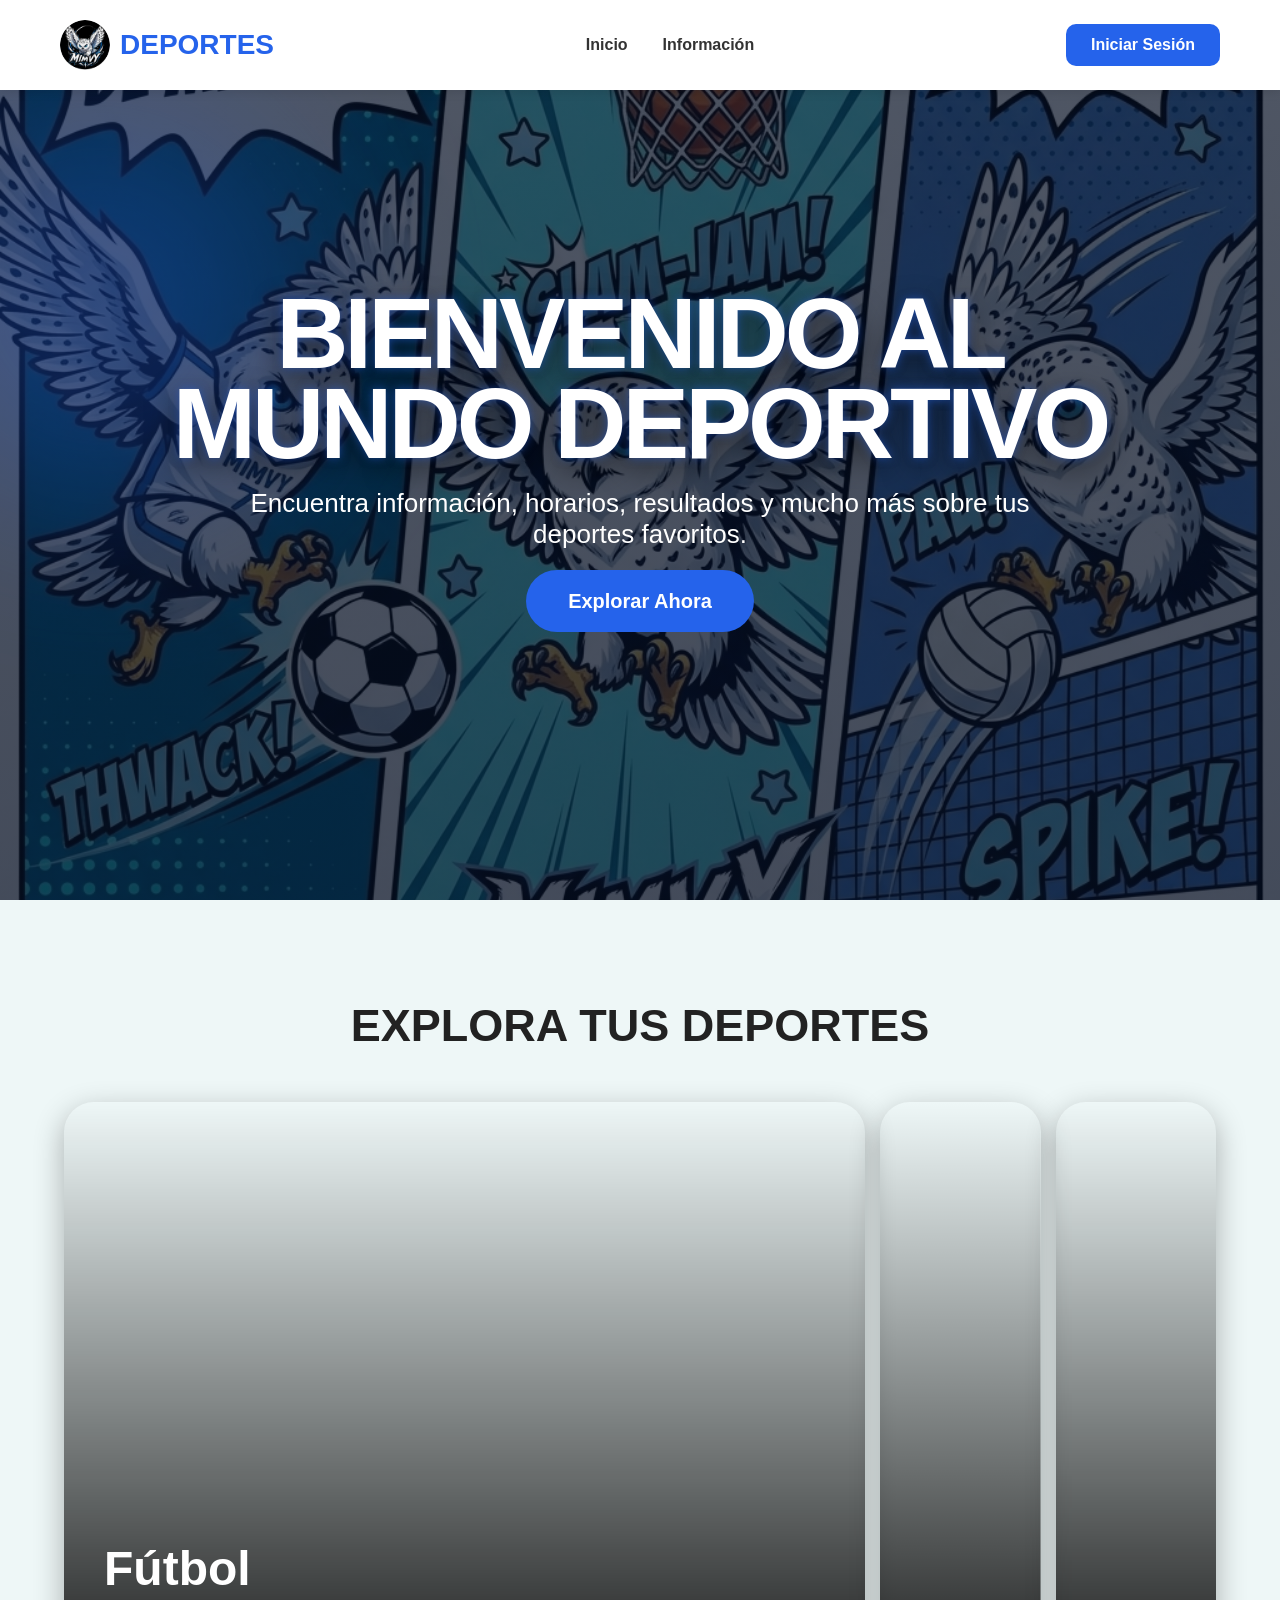
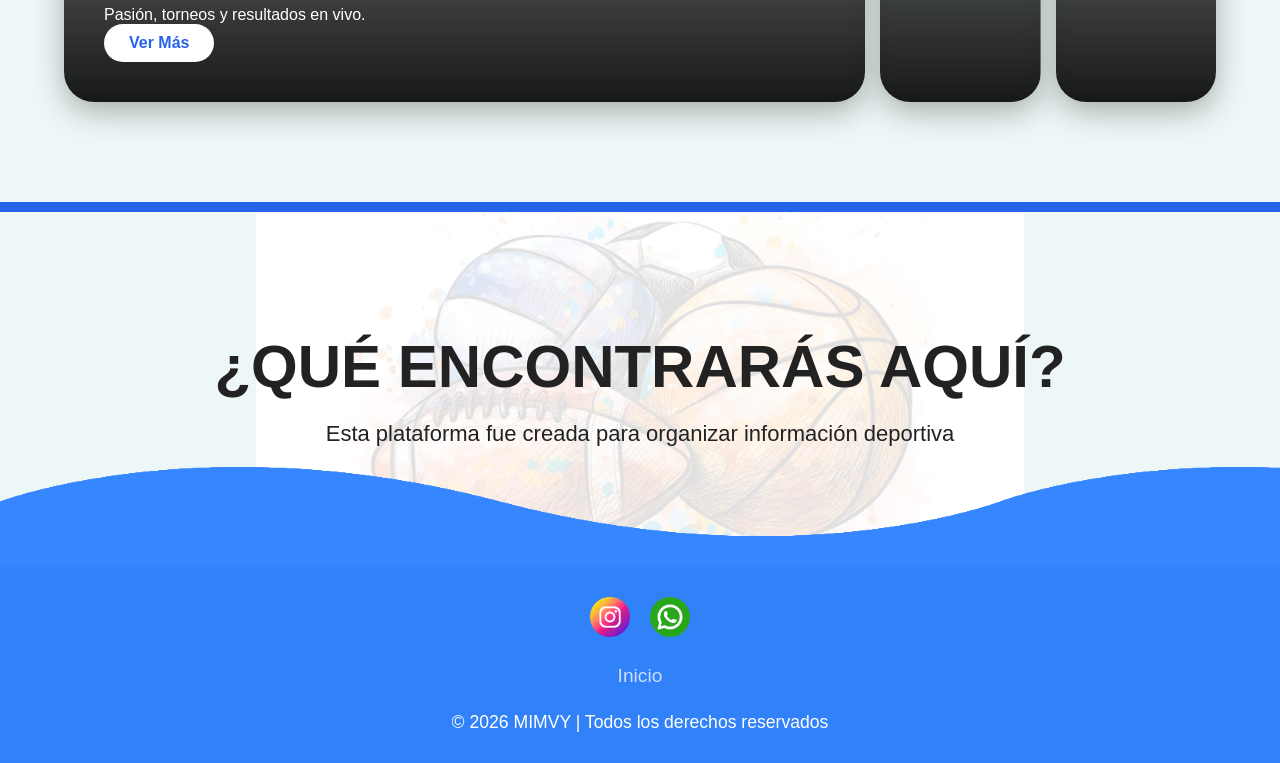
==== Deportes/deportes.html @ fff1b4b2 "puse el logo" ====
<!DOCTYPE html>
<html lang="es">
<head>
    <meta charset="UTF-8">
    <meta name="viewport" content="width=device-width, initial-scale=1.0">
    <title>DEPORTES - Proyecto</title>
    <link rel="stylesheet" href="deportes.css">
</head>
<body>
<header class="header">
    <div class="logo">
    <!-- Cambia imagenes por Imagenes (con I mayúscula) -->
    <img src="/Imagenes/buhos.ico" alt="Buho">
    <h2>DEPORTES</h2>
    </div>
    <nav class="menu">
        <a href="/inicio/index.html">Inicio</a>
        <a href="#">Información</a>
    </nav>

    <a href="#" class="btn-login">Iniciar Sesión</a>
</header>

    <section class="hero" id="inicio">
        <div class="hero-contenido">
            <h1>Bienvenido al mundo deportivo</h1>
            <p>Encuentra información, horarios, resultados y mucho más sobre tus deportes favoritos.</p>
            <a href="#acordeon" class="btn-explorar">Explorar Ahora</a>
        </div>
    </section>

    <h2 class="titulo-seccion" id="acordeon">Explora tus Deportes</h2>
    
    <div class="acordeon-container">
        <div class="acordeon-item item1 active"> 
            <div class="acordeon-contenido">
                <h3>Fútbol</h3>
                <p>Pasión, torneos y resultados en vivo.</p>
                <a href="#" class="btn-ver">Ver Más</a>
            </div>
        </div>

        <div class="acordeon-item item2">
            <div class="acordeon-contenido">
                <h3>Baloncesto</h3>
                <p>Ligas, clavadas y estadísticas estelares.</p>
                <a href="#" class="btn-ver">Ver Más</a>
            </div>
        </div>

        <div class="acordeon-item item3">
            <div class="acordeon-contenido">
                <h3>Voleibol</h3>
                <p>Potencia, bloqueos y equipos destacados.</p>
                <a href="#" class="btn-ver">Ver Más</a>
            </div>
        </div>
    </div>

    <section class="informacion">
        <h2>¿Qué encontrarás aquí?</h2>
        <p>Esta plataforma fue creada para organizar información deportiva</p>
    </section>

  <footer>
    <div class="ondas">
        <div class="onda" id="onda1"></div>
        <div class="onda" id="onda2"></div>
        <div class="onda" id="onda3"></div>
        <div class="onda" id="onda4"></div>
    </div>
    <ul class="social-icon">
        <li>
            <a href="https://www.instagram.com/mimvy_?igsh=NXpqemkydmVudzBk" target="_blank">
                <img src="/Imagenes/instagram.png" alt="Instagram">
            </a>
        </li>

        <li>
            <a href="https://wa.me/573015488862" target="_blank">
                <img src="/Imagenes/whatsapp.png" alt="WhatsApp">
            </a>
        </li>
    </ul>
    <ul class="menu-footer">
            <li><a href="#inicio">Inicio</a></li>
    </ul>
    <ul>
        <p>&copy; 2026 MIMVY | Todos los derechos reservados</p>
    </ul>
</footer>

    <script>
        const items = document.querySelectorAll('.acordeon-item');
        items.forEach(item => {
            item.addEventListener('mouseenter', () => {
                items.forEach(i => i.classList.remove('active'));
                item.classList.add('active');
            });
        });
    </script>

</body>
</html
---- Deportes/deportes.css ----
/* ================= CONFIGURACIÓN GLOBAL ================= */
*{
    margin: 0;
    padding: 0;
    box-sizing: border-box;
    font-family: 'Arial Black', Arial, sans-serif;
}

html{
    scroll-behavior: smooth;
    overflow-x: hidden;
}

body{
    background: #eef7f7;
    color: #222;
}

/* ================= HEADER ================= */
.header{
    width: 100%;
    height: 90px;
    background: white;
    display: flex;
    justify-content: space-between;
    align-items: center;
    padding: 0 60px;
    position: fixed;
    top: 0;
    z-index: 1000;
    box-shadow: 0 2px 10px rgba(0,0,0,0.1);
}

.logo{
    display: flex;
    align-items: center;
    gap: 10px;
}

.logo img{
    width: 50px;
    height: 50px;
    border-radius: 50%;
    object-fit: cover;
}

.logo h2{
    color: #2563eb;
    font-size: 28px;
    font-weight: 900;
    text-transform: uppercase;
}

.menu{
    display: flex;
    gap: 35px;
}

.menu a{
    text-decoration: none;
    color: #333;
    font-weight: bold;
    transition: 0.3s;
}

.menu a:hover{
    color: #2563eb;
}

.btn-login{
    text-decoration: none;
    background: #2563eb;
    color: white;
    padding: 12px 25px;
    border-radius: 10px;
    font-weight: bold;
    transition: 0.3s;
}

.btn-login:hover{
    transform: scale(1.05);
}

/* ================= HERO ================= */
/* ================= HERO ================= */
/* ================= HERO ================= */
.hero {
    width: 100%;
    height: 100vh;

    background: 
    linear-gradient(
        rgba(5, 15, 35, 0.7), 
        rgba(5, 15, 35, 0.75)
    ),
    /* Quitamos la palabra "imagenes/" porque la imagen está afuera */
    url("Gemini_Generated_Image_4t79f64t79f64t79.png"); 

    background-size: cover;
    background-position: center;
    background-repeat: no-repeat;
    
    display: flex;
    justify-content: center;
    align-items: center;
    text-align: center;
    color: white;
    padding: 20px;
    position: relative;
    overflow: hidden;
}

.hero::before{
    content: "";
    position: absolute;
    width: 400px;
    height: 400px;
    background: #2563eb;
    border-radius: 50%;
    filter: blur(100px);
    opacity: 0.3;
    top: 100px;
    left: -100px;
}

.hero-contenido{
    max-width: 1100px;
    z-index: 2;
}

.hero h1{
    font-size: 100px;
    font-weight: 900;
    text-transform: uppercase;
    line-height: 0.9;
    letter-spacing: -4px;
    margin-bottom: 20px;

    text-shadow:
    0 0 10px rgba(37,99,235,0.5),
    0 10px 30px rgba(0,0,0,0.6);
}

.hero p{
    font-size: 26px;
    max-width: 800px;
    margin: 0 auto 40px;
}

.btn-explorar{
    text-decoration: none;
    background: #2563eb;
    color: white;
    padding: 18px 40px;
    border-radius: 50px;
    font-weight: bold;
    font-size: 20px;
    transition: 0.3s;
    border: 2px solid transparent;
}

.btn-explorar:hover{
    background: transparent;
    border: 2px solid #2563eb;
    transform: scale(1.05);
}

/* ================= ACORDEÓN ================= */
.titulo-seccion{
    text-align: center;
    font-size: 45px;
    margin: 100px 0 50px;
    text-transform: uppercase;
}

.acordeon-container{
    display: flex;
    width: 90%;
    max-width: 1200px;
    height: 600px;
    gap: 15px;
    margin: 0 auto 100px;
}

.acordeon-item{
    flex: 1;
    border-radius: 30px;
    background-size: cover;
    background-position: center;
    position: relative;
    overflow: hidden;
    cursor: pointer;
    transition: all 0.6s cubic-bezier(0.22, 1, 0.36, 1);
    box-shadow: 0 10px 30px rgba(0,0,0,0.3);
}

.item1{
    background-image: linear-gradient(transparent, rgba(0,0,0,0.9)), url("../imagenes/imagen1.webp");
}

.item2{
    background-image: linear-gradient(transparent, rgba(0,0,0,0.9)), url("../imagenes/imagen2.webp");
}

.item3{
    background-image: linear-gradient(transparent, rgba(0,0,0,0.9)), url("../imagenes/imagen3.webp");
}

.acordeon-contenido{
    position: absolute;
    bottom: 0;
    left: 0;
    width: 100%;
    padding: 40px;
    color: white;
    opacity: 0;
    transform: translateY(20px);
    transition: all 0.4s ease 0.2s;
}

.acordeon-contenido h3{
    font-size: 48px;
    margin-bottom: 10px;
}

.btn-ver{
    display: inline-block;
    padding: 10px 25px;
    background: white;
    color: #2563eb;
    text-decoration: none;
    border-radius: 20px;
    font-weight: bold;
}

.acordeon-item:hover,
.acordeon-item.active{
    flex: 5;
}

.acordeon-item:hover .acordeon-contenido,
.acordeon-item.active .acordeon-contenido{
    opacity: 1;
    transform: translateY(0);
}

/* ================= INFORMACIÓN ================= */
.informacion{
    width: 100vw;
    padding: 120px 20px;
    text-align: center;
    border-top: 10px solid #2563eb;

    background:
    linear-gradient(
        rgba(255,255,255,0.88),
        rgba(255,255,255,0.88)
    ),
    url("WhatsApp Image 2026-05-07 at 3.38.26 PM.jpeg");

    background-size: 60%;
    background-position: center;
    background-repeat: no-repeat;
}

.informacion h2{
    font-size: 60px;
    text-transform: uppercase;
    margin-bottom: 20px;
}

.informacion p{
    font-size: 22px;
    max-width: 900px;
    margin: auto;
}

/* IMAGEN DEPORTIVA */
.img-deportes{
    width: 380px;
    max-width: 90%;
    display: block;
    margin: 40px auto;
    border-radius: 25px;
    transition: 0.4s;
}

.img-deportes:hover{
    transform: scale(1.05);
}

/* ================= FOOTER ================= */
footer {
    position: relative;
    width: 100%;
    background: rgb(49, 129, 249);
    min-height: 100px;
    padding: 20px 50px;
    display: flex;
    justify-content: center;
    align-items: center;
    flex-direction: column;
}

footer .social-icon, footer .menu-footer {
    position: relative;
    display: flex;
    justify-content: center;
    align-items: center;
    margin: 10px 0;
    flex-wrap: wrap;
    padding: 0;
}

footer .social-icon li, footer .menu-footer li {
    list-style: none;
}

footer .social-icon li a {
    font-size: 2em;
    margin: 0 10px;
    display: inline-block;
    transition: 0.5s;
    color: #fff;
}
footer .menu-footer li a{
    font-size: 1.2em;
    margin: 0 10px;
    display: inline-block;
    transition: 0.5s;
    color: #fff;
    text-decoration: none;
    opacity: 0.75;
}
footer .social-icon li a:hover {
    transform: translateY(-10px);
}
footer .menu-footer li a:hover{
  opacity: 1;
}
footer .social-icon li a img {
    width: 40px;
    height: 40px;
}

footer p{
  color: #fff;
  text-align: center;
  margin-top: 15px;
  margin-bottom: 10px;
  font-size: 1.1em;
    position: relative;
    overflow: hidden;
}
footer .onda{
  position: absolute;
  top: -100px;
  left: 0;
  width: 100%;
  height: 100px;
  background: url(/Imagenes/wave.png);
  background-size: 1000px 100px;
}
footer .onda#onda1{
  z-index: 1000;
  opacity: 1;
  bottom: 0;
  animation: animateWave 4s linear infinite;
}
footer .onda#onda2{
  z-index: 999;
  opacity: 0.5;
  bottom: 10px;
  animation: animateWave_02 4s linear infinite;
}
footer .onda#onda3{
  z-index: 1000;
  opacity: 0.2;
  bottom: 15px;
  animation: animateWave 3s linear infinite;
}
footer .onda#onda4{
  z-index: 999;
  opacity: 0.7;
  bottom: 20px;
  animation: animateWave_02 3s linear infinite;
}
@keyframes animateWave {
  0%
  {
    background-position-x: 1000px;
  }
  100% 
  {
    background-position-x: 0px;
  }
}
@keyframes animateWave_02 {
  0%
  {
    background-position-x: 0px;
  }
  100% 
  {
    background-position-x: 1000px;
  }
}
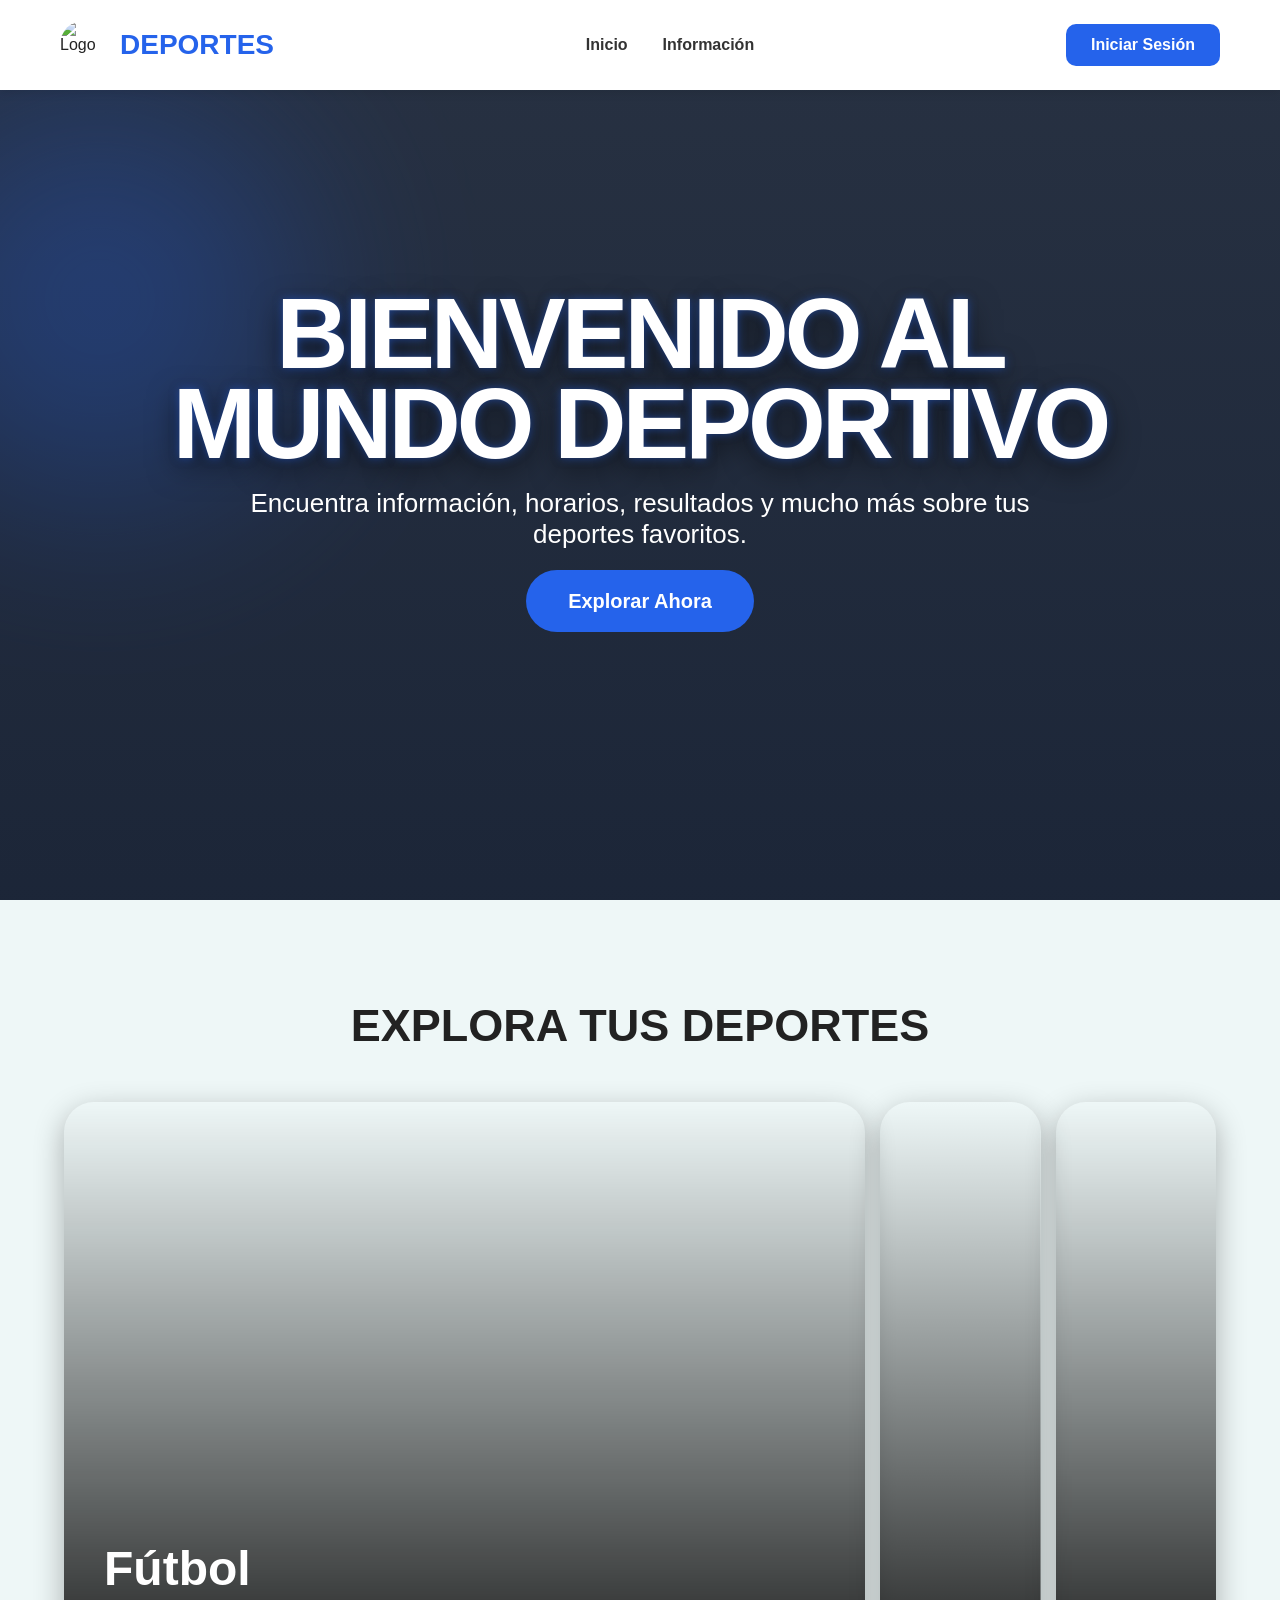
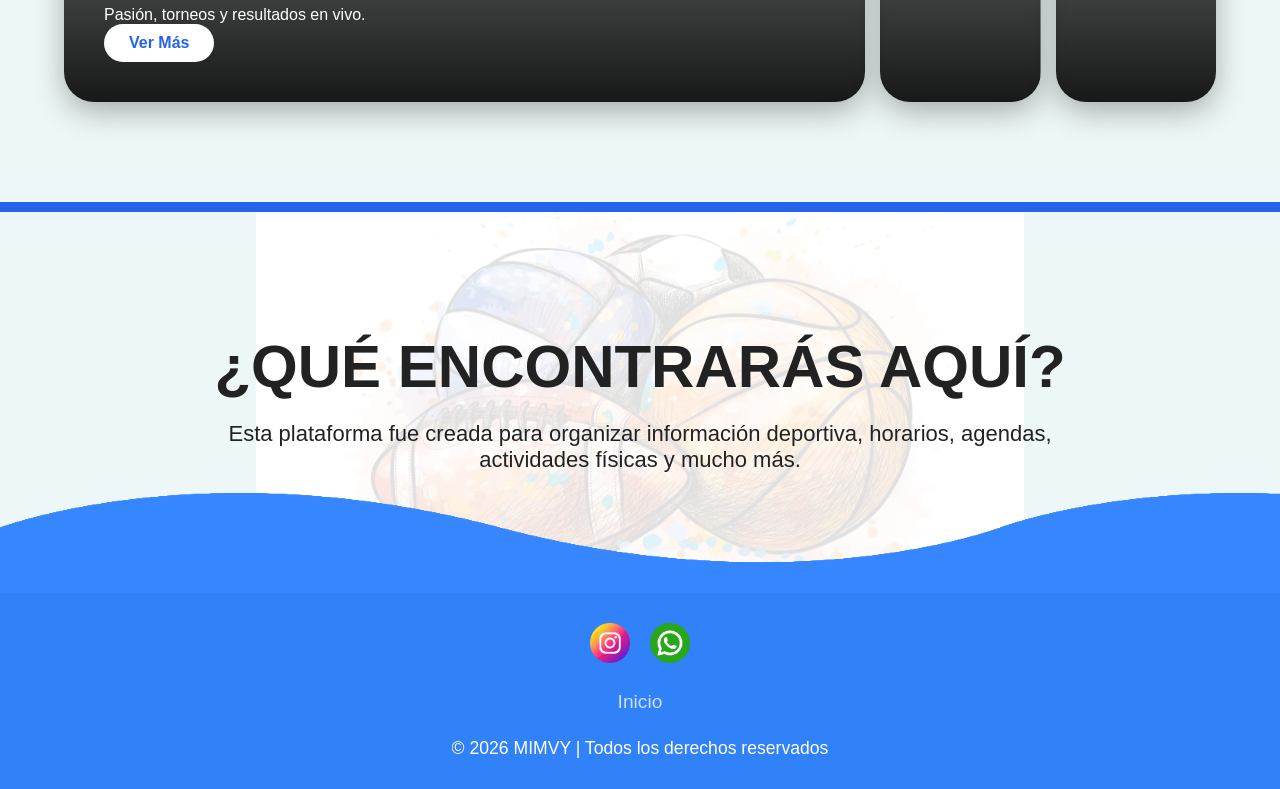
==== commit 19671f01: "Limpia css y el HTML" ====
--- a/Deportes/deportes.html
+++ b/Deportes/deportes.html
@@ -9,10 +9,10 @@
 <body>
 <header class="header">
     <div class="logo">
-    <!-- Cambia imagenes por Imagenes (con I mayúscula) -->
-    <img src="/Imagenes/buhos.ico" alt="Buho">
-    <h2>DEPORTES</h2>
+        <img src="imagenes/logo.png" alt="Logo">
+        <h2>DEPORTES</h2>
     </div>
+
     <nav class="menu">
         <a href="/inicio/index.html">Inicio</a>
         <a href="#">Información</a>
@@ -59,7 +59,7 @@
 
     <section class="informacion">
         <h2>¿Qué encontrarás aquí?</h2>
-        <p>Esta plataforma fue creada para organizar información deportiva</p>
+        <p>Esta plataforma fue creada para organizar información deportiva, horarios, agendas, actividades físicas y mucho más.</p>
     </section>
 
   <footer>
--- a/Deportes/deportes.css
+++ b/Deportes/deportes.css
@@ -82,24 +82,20 @@
 }
 
 /* ================= HERO ================= */
-/* ================= HERO ================= */
-/* ================= HERO ================= */
-.hero {
+.hero{
     width: 100%;
     height: 100vh;
 
-    background: 
+    background:
     linear-gradient(
-        rgba(5, 15, 35, 0.7), 
-        rgba(5, 15, 35, 0.75)
+        rgba(5, 15, 35, 0.85),
+        rgba(5, 15, 35, 0.90)
     ),
-    /* Quitamos la palabra "imagenes/" porque la imagen está afuera */
-    url("Gemini_Generated_Image_4t79f64t79f64t79.png"); 
+    url("imagenes/imagen1.webp");
 
     background-size: cover;
     background-position: center;
-    background-repeat: no-repeat;
-    
+
     display: flex;
     justify-content: center;
     align-items: center;
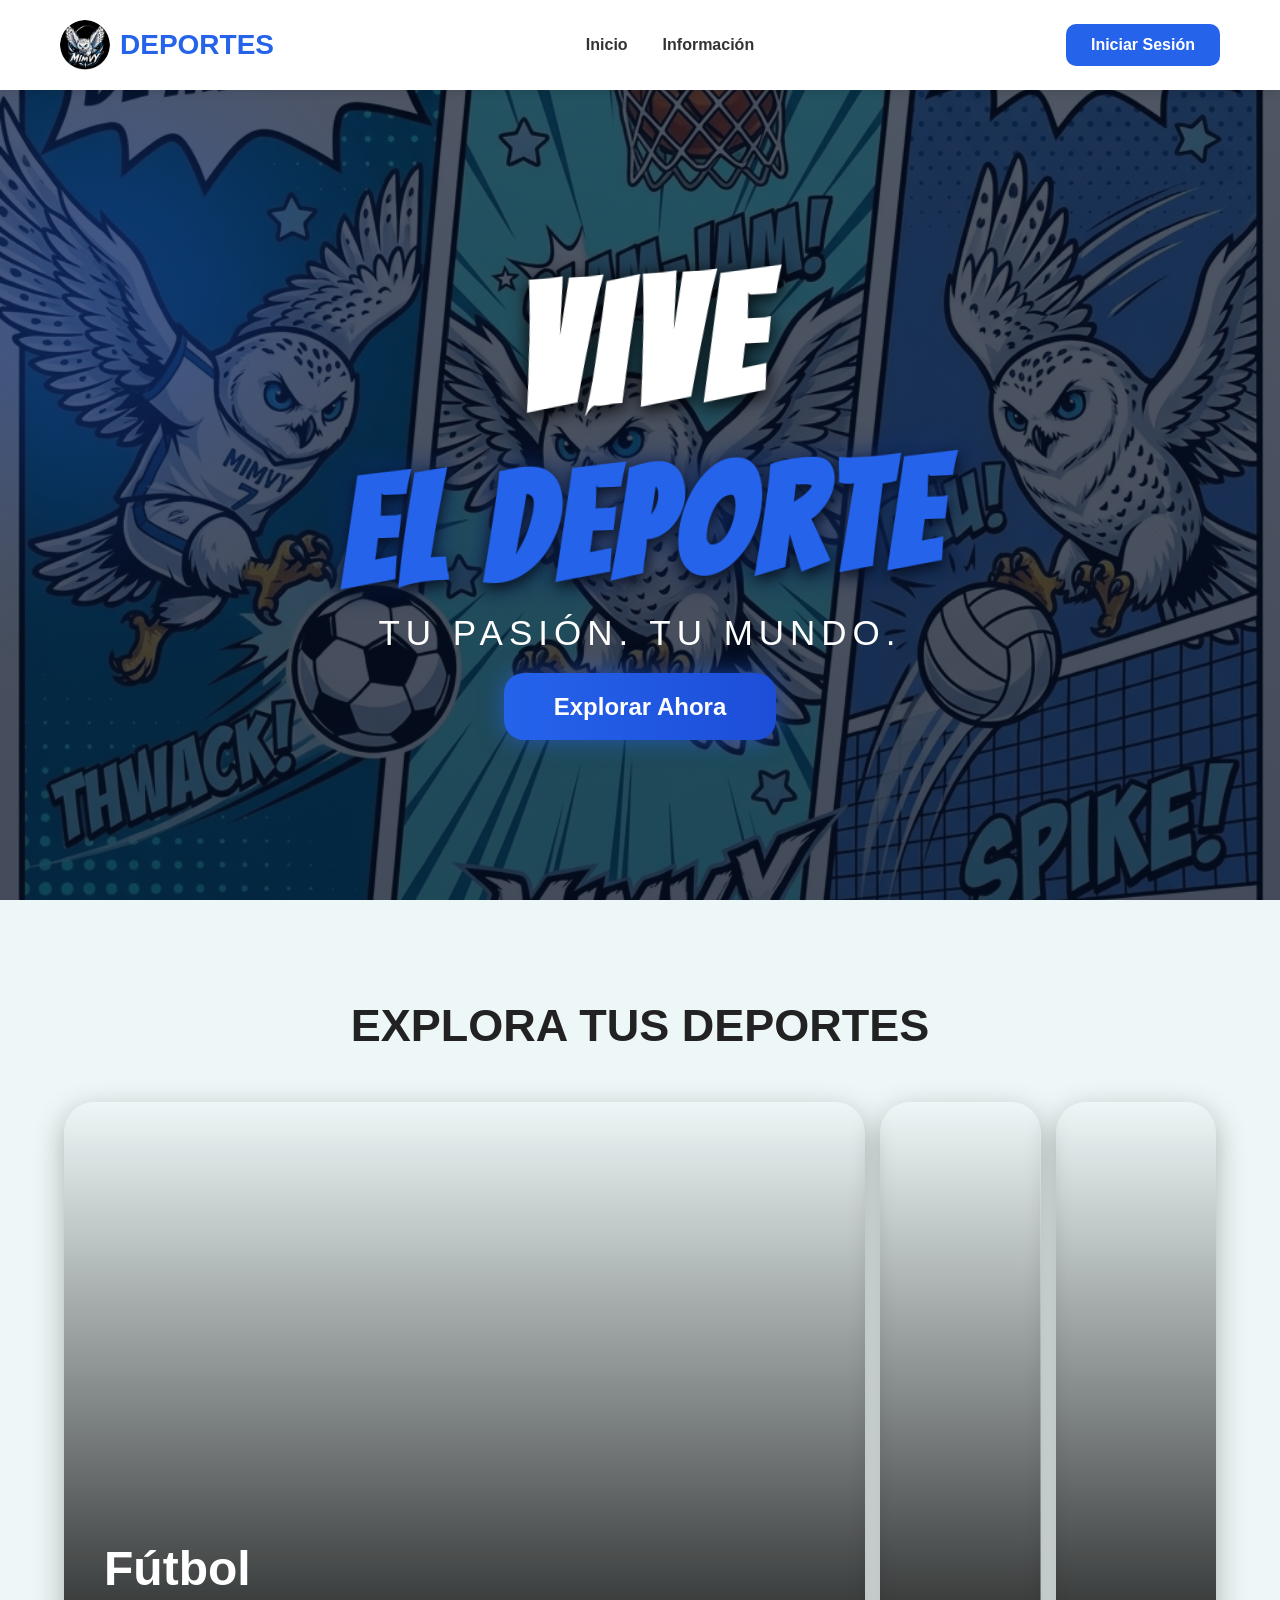
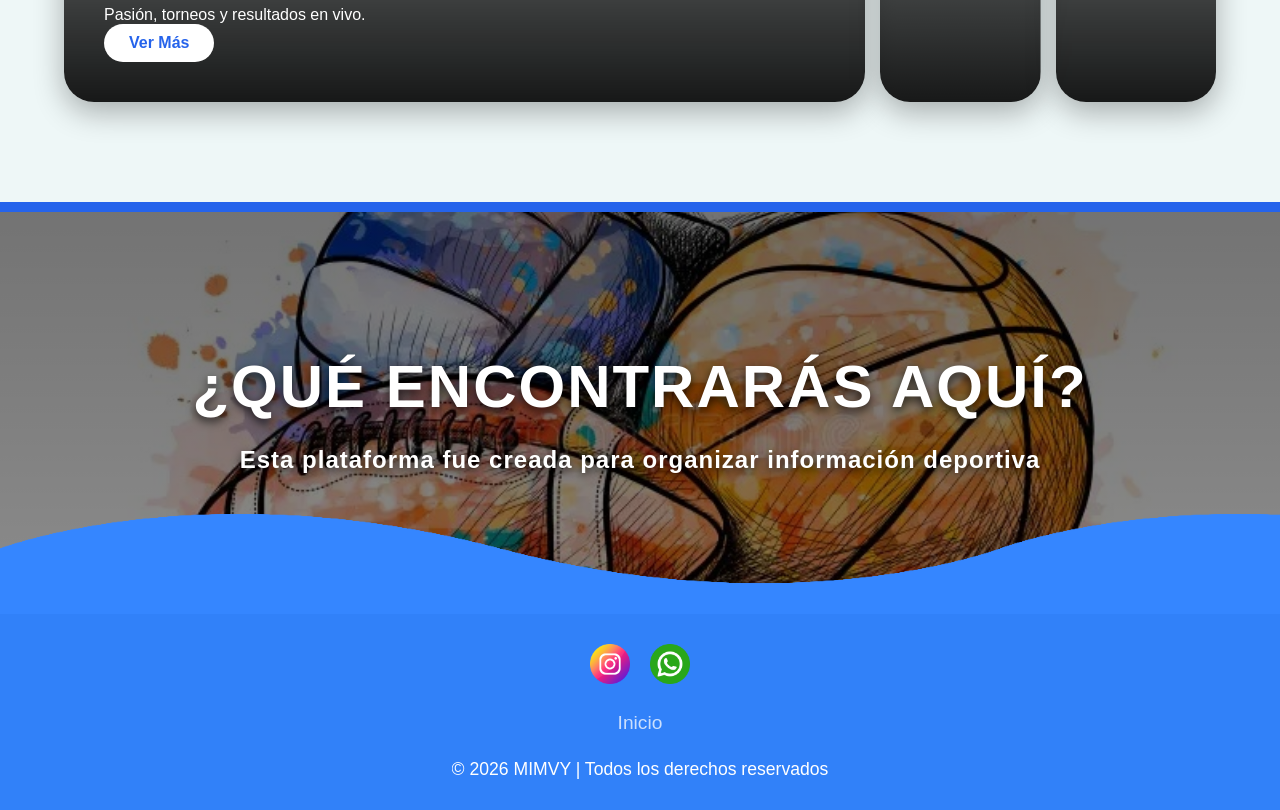
==== commit f0205cd4: "modifique cosas de deportes" ====
--- a/Deportes/deportes.html
+++ b/Deportes/deportes.html
@@ -3,16 +3,18 @@
 <head>
     <meta charset="UTF-8">
     <meta name="viewport" content="width=device-width, initial-scale=1.0">
+    <link href="https://fonts.googleapis.com/css2?family=Bangers&family=Anton&display=swap" rel="stylesheet">
+       <link rel="stylesheet" href="deportes.css">
     <title>DEPORTES - Proyecto</title>
     <link rel="stylesheet" href="deportes.css">
 </head>
 <body>
 <header class="header">
     <div class="logo">
-        <img src="imagenes/logo.png" alt="Logo">
-        <h2>DEPORTES</h2>
+    <!-- Cambia imagenes por Imagenes (con I mayúscula) -->
+    <img src="/Imagenes/buhos.ico" alt="Buho">
+    <h2>DEPORTES</h2>
     </div>
-
     <nav class="menu">
         <a href="/inicio/index.html">Inicio</a>
         <a href="#">Información</a>
@@ -23,8 +25,13 @@
 
     <section class="hero" id="inicio">
         <div class="hero-contenido">
-            <h1>Bienvenido al mundo deportivo</h1>
-            <p>Encuentra información, horarios, resultados y mucho más sobre tus deportes favoritos.</p>
+         <h1>
+    <span class="vive">VIVE</span><br>
+    <span class="deporte">EL DEPORTE</span>
+</h1>
+<p>
+    TU PASIÓN. TU MUNDO.
+</p>
             <a href="#acordeon" class="btn-explorar">Explorar Ahora</a>
         </div>
     </section>
@@ -59,7 +66,7 @@
 
     <section class="informacion">
         <h2>¿Qué encontrarás aquí?</h2>
-        <p>Esta plataforma fue creada para organizar información deportiva, horarios, agendas, actividades físicas y mucho más.</p>
+        <p>Esta plataforma fue creada para organizar información deportiva</p>
     </section>
 
   <footer>
--- a/Deportes/deportes.css
+++ b/Deportes/deportes.css
@@ -82,20 +82,24 @@
 }
 
 /* ================= HERO ================= */
-.hero{
+/* ================= HERO ================= */
+/* ================= HERO ================= */
+.hero {
     width: 100%;
     height: 100vh;
-
-    background:
+    isolation: isolate;
+    background: 
     linear-gradient(
-        rgba(5, 15, 35, 0.85),
-        rgba(5, 15, 35, 0.90)
+        rgba(5, 15, 35, 0.7), 
+        rgba(5, 15, 35, 0.75)
     ),
-    url("imagenes/imagen1.webp");
+    /* Quitamos la palabra "imagenes/" porque la imagen está afuera */
+    url("Gemini_Generated_Image_4t79f64t79f64t79.png"); 
 
     background-size: cover;
     background-position: center;
-
+    background-repeat: no-repeat;
+    
     display: flex;
     justify-content: center;
     align-items: center;
@@ -105,6 +109,7 @@
     position: relative;
     overflow: hidden;
 }
+
 
 .hero::before{
     content: "";
@@ -119,46 +124,93 @@
     left: -100px;
 }
 
+
 .hero-contenido{
     max-width: 1100px;
     z-index: 2;
 }
-
+ 
 .hero h1{
-    font-size: 100px;
-    font-weight: 900;
+    font-family: 'Anton', sans-serif;
+    font-size: 140px;
+    line-height: 0.9;
     text-transform: uppercase;
-    line-height: 0.9;
-    letter-spacing: -4px;
+    letter-spacing: 2px;
     margin-bottom: 20px;
 
+    color: white;
+
     text-shadow:
-    0 0 10px rgba(37,99,235,0.5),
-    0 10px 30px rgba(0,0,0,0.6);
+    0 5px 15px rgba(0,0,0,0.6),
+    0 0 30px rgba(37,99,235,0.4);
+
+    animation: aparecer 1s ease;
+}
+.vive{
+    display: block;
+
+    font-family: 'Bangers', cursive;
+
+    font-size: 170px;
+
+    color: white;
+
+    letter-spacing: 8px;
+
+    transform: rotate(-3deg);
+
+    text-shadow:
+    0 5px 15px rgba(0,0,0,0.6);
+
+    position: relative;
+    top: 90px;
+}
+.deporte{
+    display: block;
+
+    font-family: 'Bangers', cursive;
+
+    font-size: 150px;
+
+    color: #2563eb;
+
+    letter-spacing: 6px;
+
+    transform: rotate(-2deg);
+
+    text-shadow:
+    0 5px 15px rgba(0,0,0,0.7),
+    0 0 30px rgba(37,99,235,0.5);
+}
+.vive,
+.deporte{
+    filter: drop-shadow(0 0 10px rgba(0,0,0,0.5));
 }
 
 .hero p{
-    font-size: 26px;
-    max-width: 800px;
-    margin: 0 auto 40px;
+    font-family: 'Bebas Neue', sans-serif;
+    font-size: 35px;
+    letter-spacing: 6px;
+    color: white;
+    margin-bottom: 40px;
+    
 }
 
 .btn-explorar{
     text-decoration: none;
-    background: #2563eb;
-    color: white;
-    padding: 18px 40px;
-    border-radius: 50px;
+    background: linear-gradient(90deg,#2563eb,#1d4ed8);
+    color: white;
+    padding: 20px 50px;
+    border-radius: 20px;
     font-weight: bold;
-    font-size: 20px;
+    font-size: 24px;
     transition: 0.3s;
-    border: 2px solid transparent;
+    box-shadow: 0 0 25px rgba(37,99,235,0.6);
 }
 
 .btn-explorar:hover{
-    background: transparent;
-    border: 2px solid #2563eb;
-    transform: scale(1.05);
+    transform: scale(1.08);
+    box-shadow: 0 0 40px rgba(37,99,235,0.9);
 }
 
 /* ================= ACORDEÓN ================= */
@@ -241,20 +293,23 @@
 }
 
 /* ================= INFORMACIÓN ================= */
+
 .informacion{
-    width: 100vw;
-    padding: 120px 20px;
+    width: 100%; 
+    padding: 140px 20px; /* Aumentamos ligeramente el espacio vertical */
     text-align: center;
     border-top: 10px solid #2563eb;
-
+    position: relative;
+
+    /* Cambiamos el fondo a un degradado oscuro suave para que las letras blancas resalten */
     background:
     linear-gradient(
-        rgba(255,255,255,0.88),
-        rgba(255,255,255,0.88)
+        rgba(0, 0, 0, 0.55), /* Capa oscura arriba */
+        rgba(0, 0, 0, 0.45)  /* Capa oscura abajo */
     ),
     url("WhatsApp Image 2026-05-07 at 3.38.26 PM.jpeg");
 
-    background-size: 60%;
+    background-size: cover; 
     background-position: center;
     background-repeat: no-repeat;
 }
@@ -262,15 +317,21 @@
 .informacion h2{
     font-size: 60px;
     text-transform: uppercase;
-    margin-bottom: 20px;
+    margin-bottom: 25px;
+    color: #ffffff; /* ¡Texto en blanco para máximo contraste! */
+    letter-spacing: 2px;
+    text-shadow: 0 4px 10px rgba(0, 0, 0, 0.7); /* Sombra proyectada para dar profundidad */
 }
 
 .informacion p{
-    font-size: 22px;
+    font-size: 24px; /* Un pelín más grande */
     max-width: 900px;
     margin: auto;
-}
-
+    font-weight: bold; 
+    color: #ffffff; /* Texto en blanco */
+    letter-spacing: 1px;
+    text-shadow: 0 3px 8px rgba(0, 0, 0, 0.7);
+}
 /* IMAGEN DEPORTIVA */
 .img-deportes{
     width: 380px;
@@ -400,4 +461,40 @@
   {
     background-position-x: 1000px;
   }
+}
+@keyframes aparecer{
+
+    from{
+        opacity: 0;
+        transform: translateY(40px);
+    }
+
+    to{
+        opacity: 1;
+        transform: translateY(0);
+    }
+
+}
+@media(max-width:900px){
+
+    .vive{
+        font-size: 100px;
+    }
+
+    .deporte{
+        font-size: 90px;
+    }
+
+}
+
+@media(max-width:600px){
+
+    .vive{
+        font-size: 65px;
+    }
+
+    .deporte{
+        font-size: 60px;
+    }
+
 }
--- a/Deportes/deportes.css
+++ b/Deportes/deportes.css
@@ -82,20 +82,24 @@
 }
 
 /* ================= HERO ================= */
-.hero{
+/* ================= HERO ================= */
+/* ================= HERO ================= */
+.hero {
     width: 100%;
     height: 100vh;
-
-    background:
+    isolation: isolate;
+    background: 
     linear-gradient(
-        rgba(5, 15, 35, 0.85),
-        rgba(5, 15, 35, 0.90)
+        rgba(5, 15, 35, 0.7), 
+        rgba(5, 15, 35, 0.75)
     ),
-    url("imagenes/imagen1.webp");
+    /* Quitamos la palabra "imagenes/" porque la imagen está afuera */
+    url("Gemini_Generated_Image_4t79f64t79f64t79.png"); 
 
     background-size: cover;
     background-position: center;
-
+    background-repeat: no-repeat;
+    
     display: flex;
     justify-content: center;
     align-items: center;
@@ -105,6 +109,7 @@
     position: relative;
     overflow: hidden;
 }
+
 
 .hero::before{
     content: "";
@@ -119,46 +124,93 @@
     left: -100px;
 }
 
+
 .hero-contenido{
     max-width: 1100px;
     z-index: 2;
 }
-
+ 
 .hero h1{
-    font-size: 100px;
-    font-weight: 900;
+    font-family: 'Anton', sans-serif;
+    font-size: 140px;
+    line-height: 0.9;
     text-transform: uppercase;
-    line-height: 0.9;
-    letter-spacing: -4px;
+    letter-spacing: 2px;
     margin-bottom: 20px;
 
+    color: white;
+
     text-shadow:
-    0 0 10px rgba(37,99,235,0.5),
-    0 10px 30px rgba(0,0,0,0.6);
+    0 5px 15px rgba(0,0,0,0.6),
+    0 0 30px rgba(37,99,235,0.4);
+
+    animation: aparecer 1s ease;
+}
+.vive{
+    display: block;
+
+    font-family: 'Bangers', cursive;
+
+    font-size: 170px;
+
+    color: white;
+
+    letter-spacing: 8px;
+
+    transform: rotate(-3deg);
+
+    text-shadow:
+    0 5px 15px rgba(0,0,0,0.6);
+
+    position: relative;
+    top: 90px;
+}
+.deporte{
+    display: block;
+
+    font-family: 'Bangers', cursive;
+
+    font-size: 150px;
+
+    color: #2563eb;
+
+    letter-spacing: 6px;
+
+    transform: rotate(-2deg);
+
+    text-shadow:
+    0 5px 15px rgba(0,0,0,0.7),
+    0 0 30px rgba(37,99,235,0.5);
+}
+.vive,
+.deporte{
+    filter: drop-shadow(0 0 10px rgba(0,0,0,0.5));
 }
 
 .hero p{
-    font-size: 26px;
-    max-width: 800px;
-    margin: 0 auto 40px;
+    font-family: 'Bebas Neue', sans-serif;
+    font-size: 35px;
+    letter-spacing: 6px;
+    color: white;
+    margin-bottom: 40px;
+    
 }
 
 .btn-explorar{
     text-decoration: none;
-    background: #2563eb;
-    color: white;
-    padding: 18px 40px;
-    border-radius: 50px;
+    background: linear-gradient(90deg,#2563eb,#1d4ed8);
+    color: white;
+    padding: 20px 50px;
+    border-radius: 20px;
     font-weight: bold;
-    font-size: 20px;
+    font-size: 24px;
     transition: 0.3s;
-    border: 2px solid transparent;
+    box-shadow: 0 0 25px rgba(37,99,235,0.6);
 }
 
 .btn-explorar:hover{
-    background: transparent;
-    border: 2px solid #2563eb;
-    transform: scale(1.05);
+    transform: scale(1.08);
+    box-shadow: 0 0 40px rgba(37,99,235,0.9);
 }
 
 /* ================= ACORDEÓN ================= */
@@ -241,20 +293,23 @@
 }
 
 /* ================= INFORMACIÓN ================= */
+
 .informacion{
-    width: 100vw;
-    padding: 120px 20px;
+    width: 100%; 
+    padding: 140px 20px; /* Aumentamos ligeramente el espacio vertical */
     text-align: center;
     border-top: 10px solid #2563eb;
-
+    position: relative;
+
+    /* Cambiamos el fondo a un degradado oscuro suave para que las letras blancas resalten */
     background:
     linear-gradient(
-        rgba(255,255,255,0.88),
-        rgba(255,255,255,0.88)
+        rgba(0, 0, 0, 0.55), /* Capa oscura arriba */
+        rgba(0, 0, 0, 0.45)  /* Capa oscura abajo */
     ),
     url("WhatsApp Image 2026-05-07 at 3.38.26 PM.jpeg");
 
-    background-size: 60%;
+    background-size: cover; 
     background-position: center;
     background-repeat: no-repeat;
 }
@@ -262,15 +317,21 @@
 .informacion h2{
     font-size: 60px;
     text-transform: uppercase;
-    margin-bottom: 20px;
+    margin-bottom: 25px;
+    color: #ffffff; /* ¡Texto en blanco para máximo contraste! */
+    letter-spacing: 2px;
+    text-shadow: 0 4px 10px rgba(0, 0, 0, 0.7); /* Sombra proyectada para dar profundidad */
 }
 
 .informacion p{
-    font-size: 22px;
+    font-size: 24px; /* Un pelín más grande */
     max-width: 900px;
     margin: auto;
-}
-
+    font-weight: bold; 
+    color: #ffffff; /* Texto en blanco */
+    letter-spacing: 1px;
+    text-shadow: 0 3px 8px rgba(0, 0, 0, 0.7);
+}
 /* IMAGEN DEPORTIVA */
 .img-deportes{
     width: 380px;
@@ -400,4 +461,40 @@
   {
     background-position-x: 1000px;
   }
+}
+@keyframes aparecer{
+
+    from{
+        opacity: 0;
+        transform: translateY(40px);
+    }
+
+    to{
+        opacity: 1;
+        transform: translateY(0);
+    }
+
+}
+@media(max-width:900px){
+
+    .vive{
+        font-size: 100px;
+    }
+
+    .deporte{
+        font-size: 90px;
+    }
+
+}
+
+@media(max-width:600px){
+
+    .vive{
+        font-size: 65px;
+    }
+
+    .deporte{
+        font-size: 60px;
+    }
+
 }
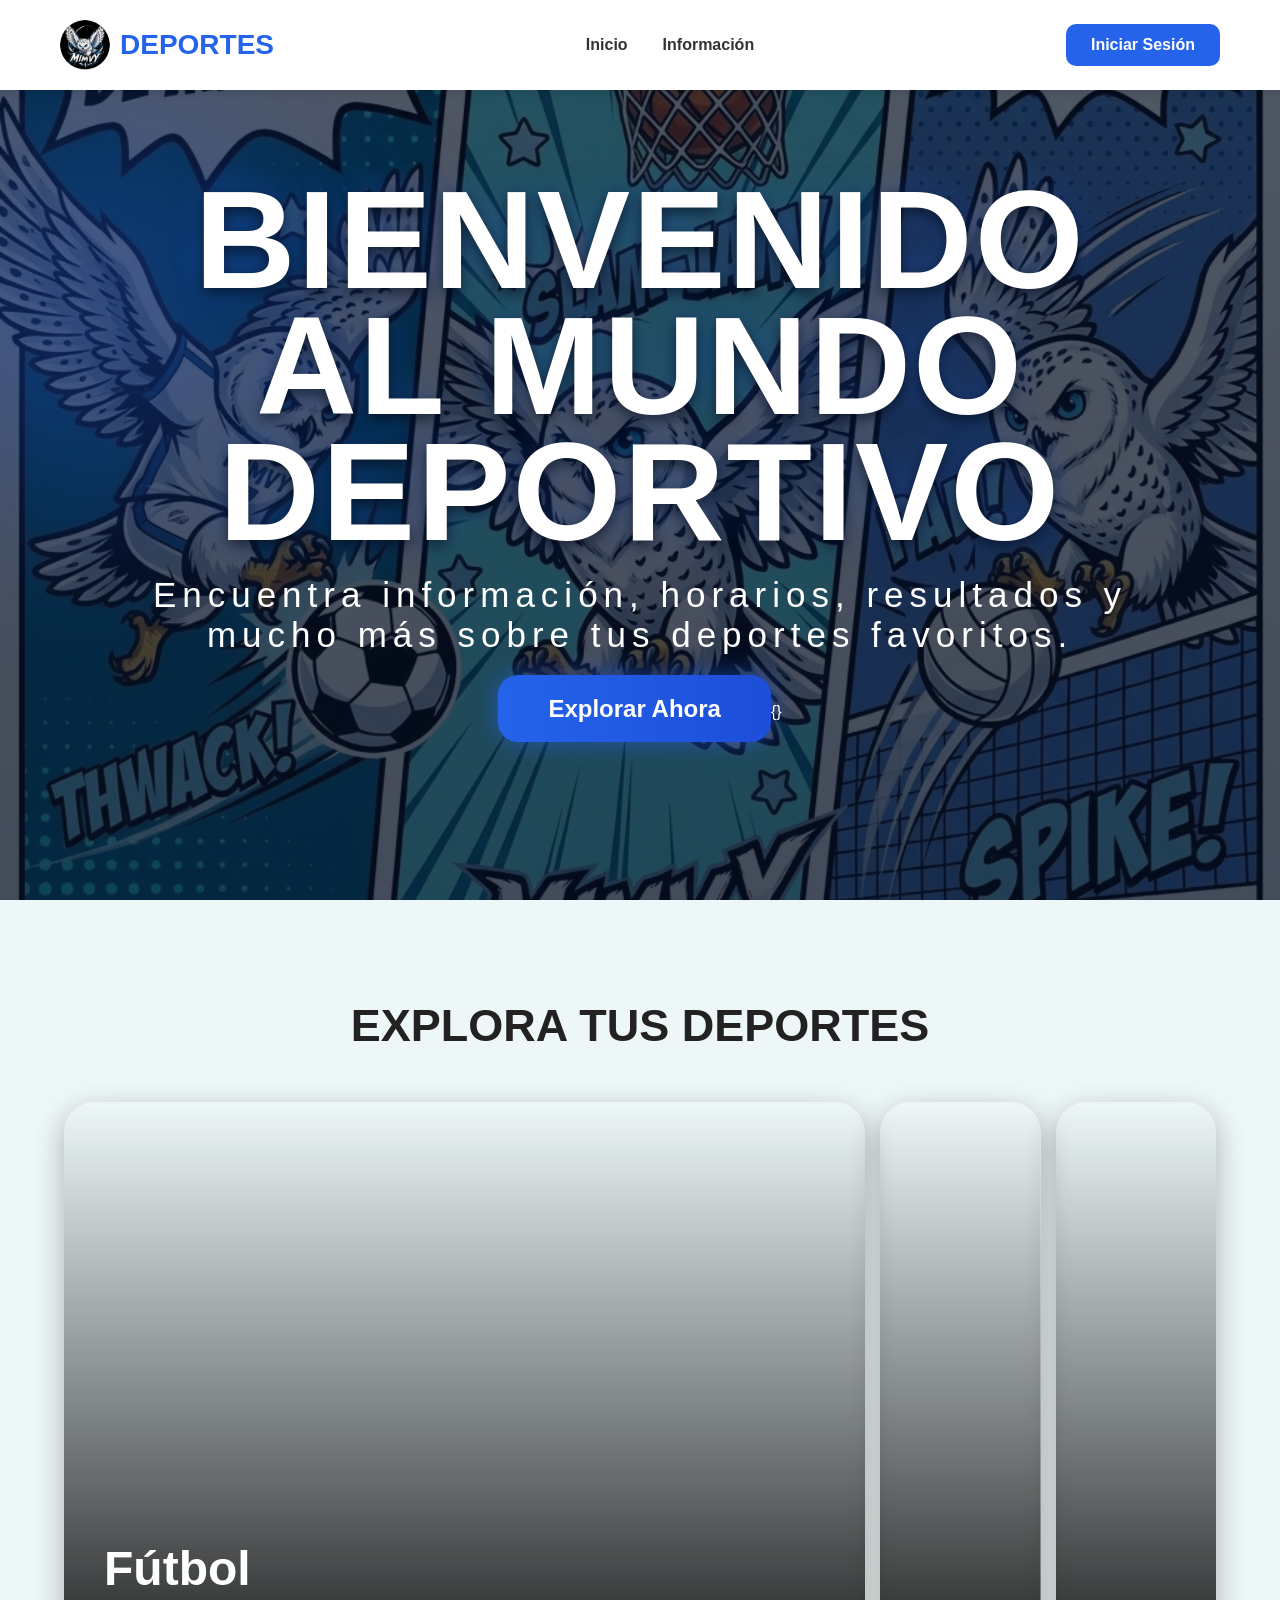
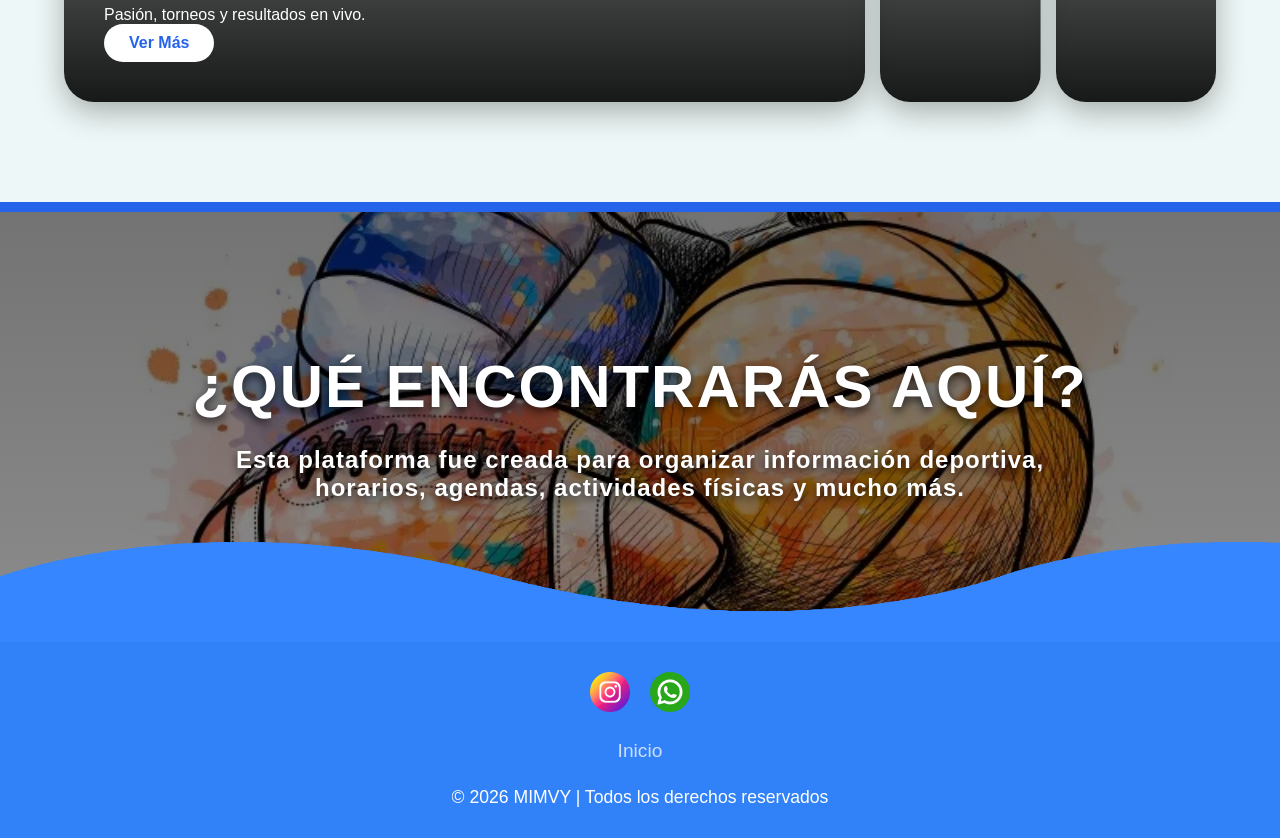
==== commit e6cd8c1c: "Agregué cambios en el login" ====
--- a/Deportes/deportes.html
+++ b/Deportes/deportes.html
@@ -3,36 +3,29 @@
 <head>
     <meta charset="UTF-8">
     <meta name="viewport" content="width=device-width, initial-scale=1.0">
-    <link href="https://fonts.googleapis.com/css2?family=Bangers&family=Anton&display=swap" rel="stylesheet">
-       <link rel="stylesheet" href="deportes.css">
     <title>DEPORTES - Proyecto</title>
     <link rel="stylesheet" href="deportes.css">
 </head>
 <body>
 <header class="header">
     <div class="logo">
-    <!-- Cambia imagenes por Imagenes (con I mayúscula) -->
-    <img src="/Imagenes/buhos.ico" alt="Buho">
-    <h2>DEPORTES</h2>
+        <img src="/Imagenes/buhos.ico" alt="Logo">
+        <h2>DEPORTES</h2>
     </div>
+
     <nav class="menu">
         <a href="/inicio/index.html">Inicio</a>
-        <a href="#">Información</a>
+        <a href="/informacion/informacion.html">Información</a>
     </nav>
 
-    <a href="#" class="btn-login">Iniciar Sesión</a>
+    <a href="/login/login.html" class="btn-login">Iniciar Sesión</a>
 </header>
 
     <section class="hero" id="inicio">
         <div class="hero-contenido">
-         <h1>
-    <span class="vive">VIVE</span><br>
-    <span class="deporte">EL DEPORTE</span>
-</h1>
-<p>
-    TU PASIÓN. TU MUNDO.
-</p>
-            <a href="#acordeon" class="btn-explorar">Explorar Ahora</a>
+            <h1>Bienvenido al mundo deportivo</h1>
+            <p>Encuentra información, horarios, resultados y mucho más sobre tus deportes favoritos.</p>
+            <a href="#acordeon" class="btn-explorar">Explorar Ahora</a>{}
         </div>
     </section>
 
@@ -51,7 +44,7 @@
             <div class="acordeon-contenido">
                 <h3>Baloncesto</h3>
                 <p>Ligas, clavadas y estadísticas estelares.</p>
-                <a href="#" class="btn-ver">Ver Más</a>
+                <a href="Baloncesto/baloncesto.html" class="btn-ver">Ver Más</a>
             </div>
         </div>
 
@@ -66,7 +59,7 @@
 
     <section class="informacion">
         <h2>¿Qué encontrarás aquí?</h2>
-        <p>Esta plataforma fue creada para organizar información deportiva</p>
+        <p>Esta plataforma fue creada para organizar información deportiva, horarios, agendas, actividades físicas y mucho más.</p>
     </section>
 
   <footer>
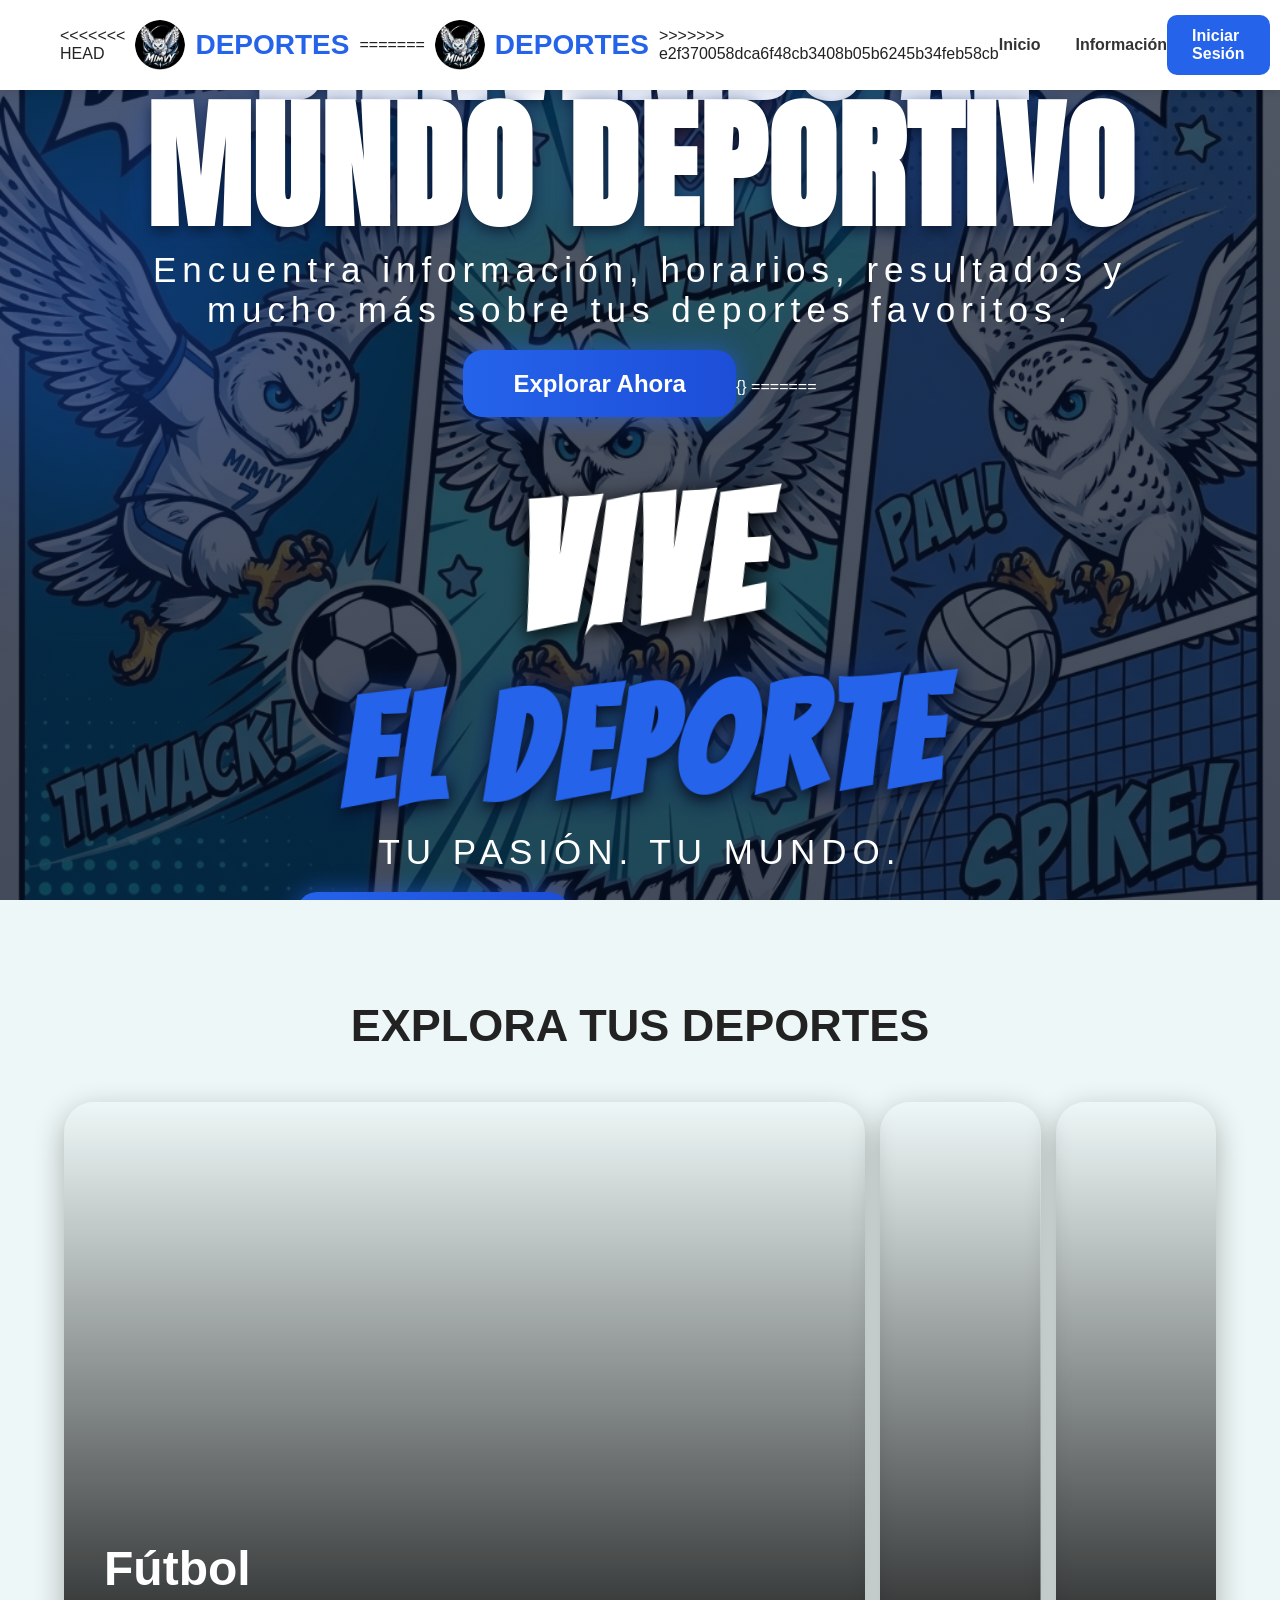
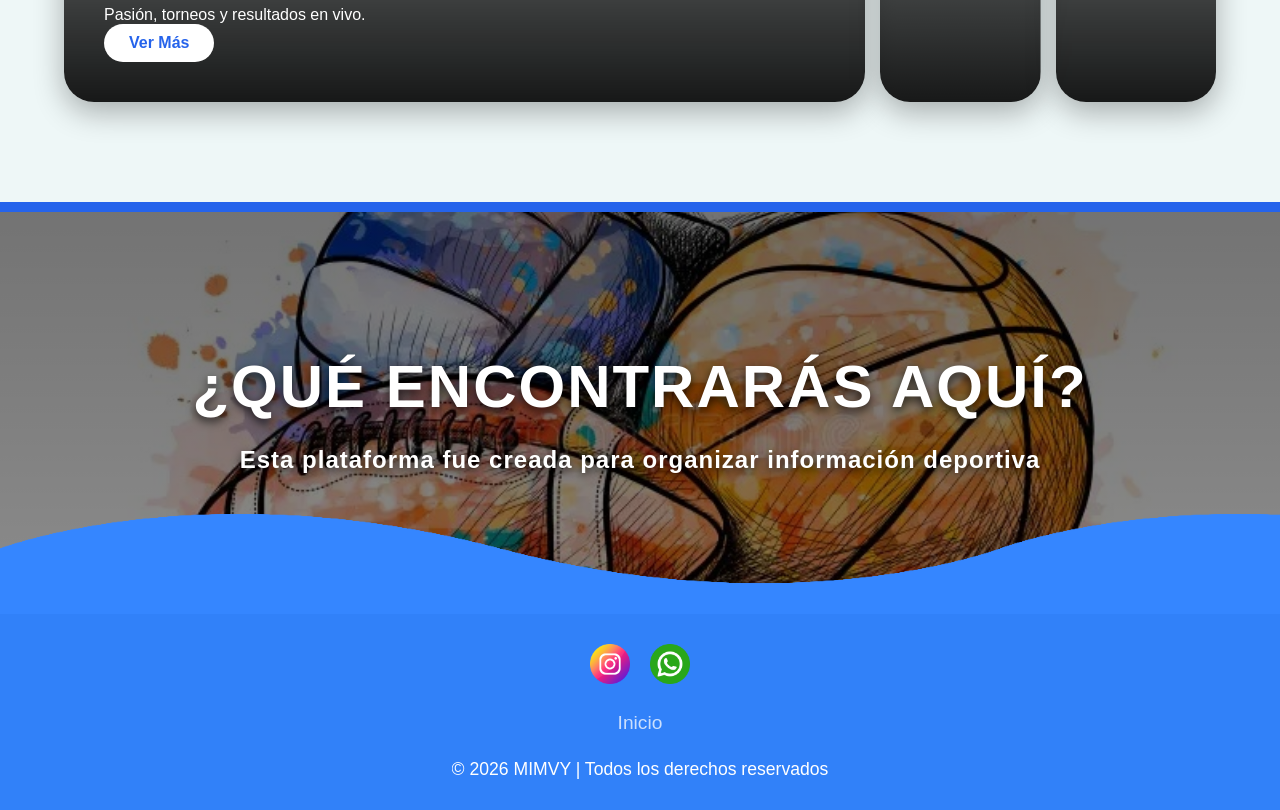
==== commit bbeb82fa: "Agregué conexiona php y el login" ====
--- a/Deportes/deportes.html
+++ b/Deportes/deportes.html
@@ -3,16 +3,23 @@
 <head>
     <meta charset="UTF-8">
     <meta name="viewport" content="width=device-width, initial-scale=1.0">
+    <link href="https://fonts.googleapis.com/css2?family=Bangers&family=Anton&display=swap" rel="stylesheet">
+       <link rel="stylesheet" href="deportes.css">
     <title>DEPORTES - Proyecto</title>
     <link rel="stylesheet" href="deportes.css">
 </head>
 <body>
 <header class="header">
     <div class="logo">
+<<<<<<< HEAD
         <img src="/Imagenes/buhos.ico" alt="Logo">
         <h2>DEPORTES</h2>
+=======
+    <!-- Cambia imagenes por Imagenes (con I mayúscula) -->
+    <img src="/Imagenes/buhos.ico" alt="Buho">
+    <h2>DEPORTES</h2>
+>>>>>>> e2f370058dca6f48cb3408b05b6245b34feb58cb
     </div>
-
     <nav class="menu">
         <a href="/inicio/index.html">Inicio</a>
         <a href="/informacion/informacion.html">Información</a>
@@ -23,9 +30,20 @@
 
     <section class="hero" id="inicio">
         <div class="hero-contenido">
+<<<<<<< HEAD
             <h1>Bienvenido al mundo deportivo</h1>
             <p>Encuentra información, horarios, resultados y mucho más sobre tus deportes favoritos.</p>
             <a href="#acordeon" class="btn-explorar">Explorar Ahora</a>{}
+=======
+         <h1>
+    <span class="vive">VIVE</span><br>
+    <span class="deporte">EL DEPORTE</span>
+</h1>
+<p>
+    TU PASIÓN. TU MUNDO.
+</p>
+            <a href="#acordeon" class="btn-explorar">Explorar Ahora</a>
+>>>>>>> e2f370058dca6f48cb3408b05b6245b34feb58cb
         </div>
     </section>
 
@@ -59,7 +77,7 @@
 
     <section class="informacion">
         <h2>¿Qué encontrarás aquí?</h2>
-        <p>Esta plataforma fue creada para organizar información deportiva, horarios, agendas, actividades físicas y mucho más.</p>
+        <p>Esta plataforma fue creada para organizar información deportiva</p>
     </section>
 
   <footer>
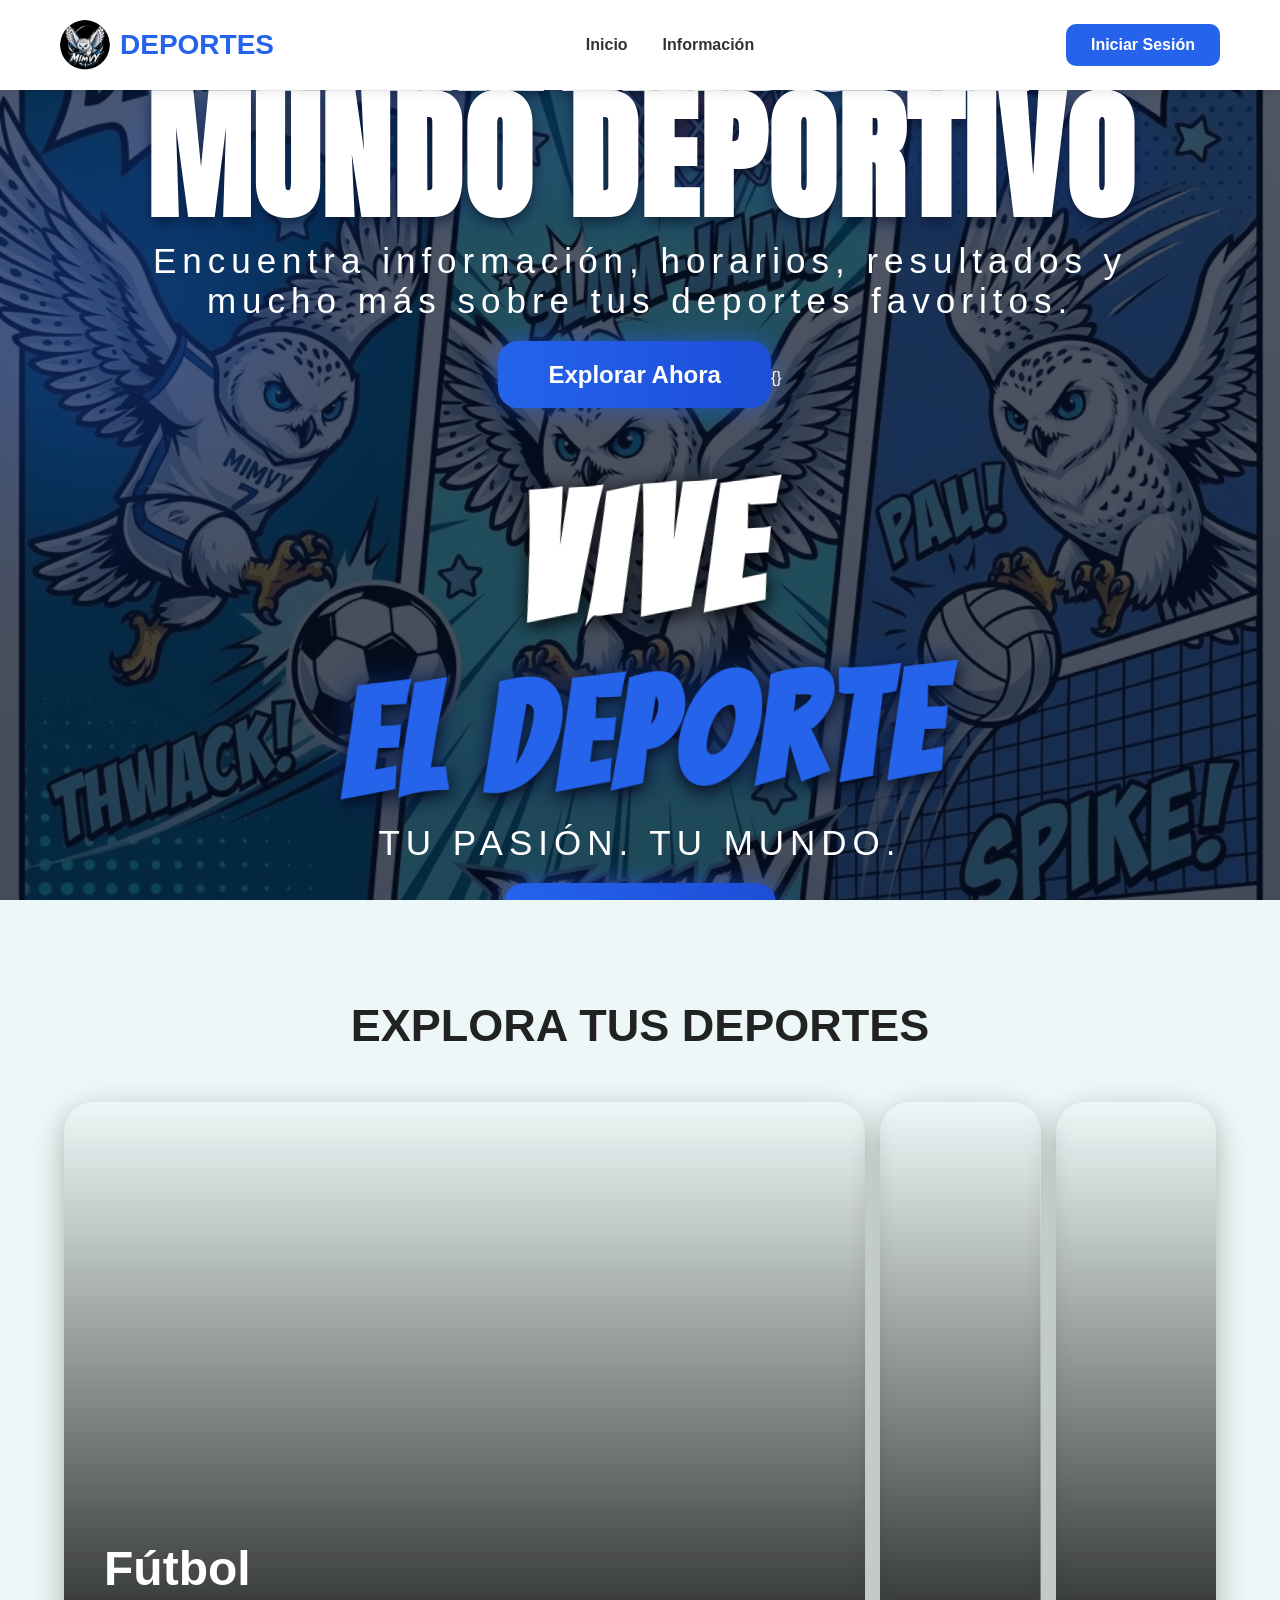
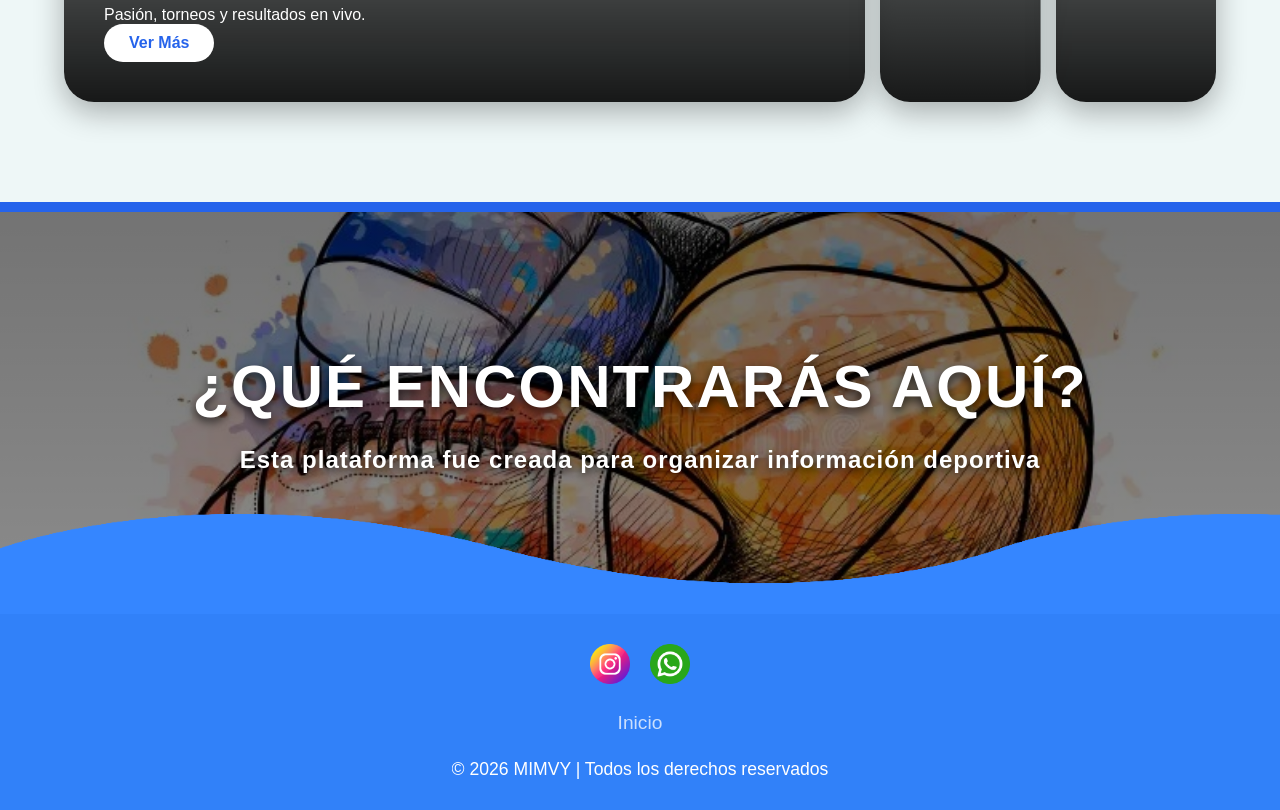
==== commit 41027dc5: "Agregué footer y carrusel" ====
--- a/Deportes/deportes.html
+++ b/Deportes/deportes.html
@@ -5,20 +5,18 @@
     <meta name="viewport" content="width=device-width, initial-scale=1.0">
     <link href="https://fonts.googleapis.com/css2?family=Bangers&family=Anton&display=swap" rel="stylesheet">
        <link rel="stylesheet" href="deportes.css">
-    <title>DEPORTES - Proyecto</title>
+    <title>DEPORTES</title>
     <link rel="stylesheet" href="deportes.css">
 </head>
 <body>
 <header class="header">
     <div class="logo">
-<<<<<<< HEAD
-        <img src="/Imagenes/buhos.ico" alt="Logo">
-        <h2>DEPORTES</h2>
-=======
+<HEAD
+
     <!-- Cambia imagenes por Imagenes (con I mayúscula) -->
     <img src="/Imagenes/buhos.ico" alt="Buho">
     <h2>DEPORTES</h2>
->>>>>>> e2f370058dca6f48cb3408b05b6245b34feb58cb
+
     </div>
     <nav class="menu">
         <a href="/inicio/index.html">Inicio</a>
@@ -30,11 +28,11 @@
 
     <section class="hero" id="inicio">
         <div class="hero-contenido">
-<<<<<<< HEAD
+<HEAD>
             <h1>Bienvenido al mundo deportivo</h1>
             <p>Encuentra información, horarios, resultados y mucho más sobre tus deportes favoritos.</p>
             <a href="#acordeon" class="btn-explorar">Explorar Ahora</a>{}
-=======
+
          <h1>
     <span class="vive">VIVE</span><br>
     <span class="deporte">EL DEPORTE</span>
@@ -43,7 +41,7 @@
     TU PASIÓN. TU MUNDO.
 </p>
             <a href="#acordeon" class="btn-explorar">Explorar Ahora</a>
->>>>>>> e2f370058dca6f48cb3408b05b6245b34feb58cb
+
         </div>
     </section>
 
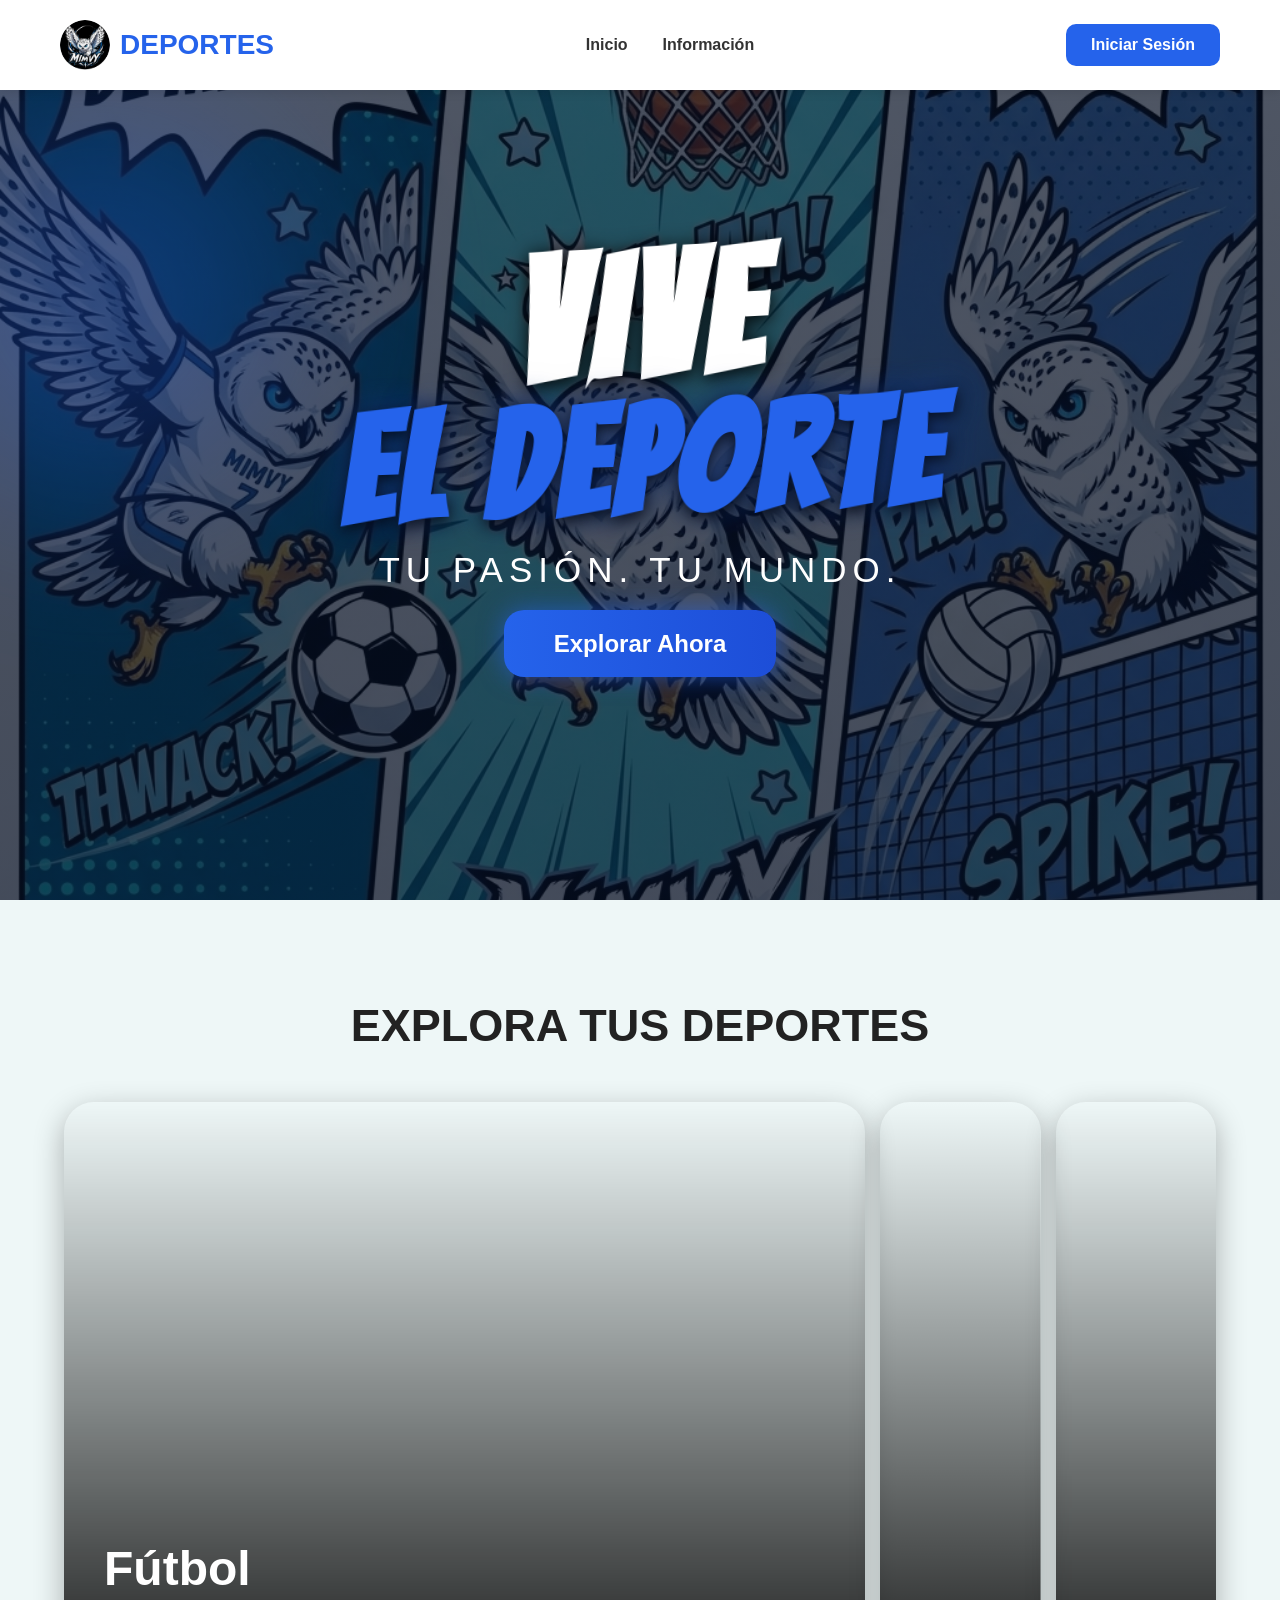
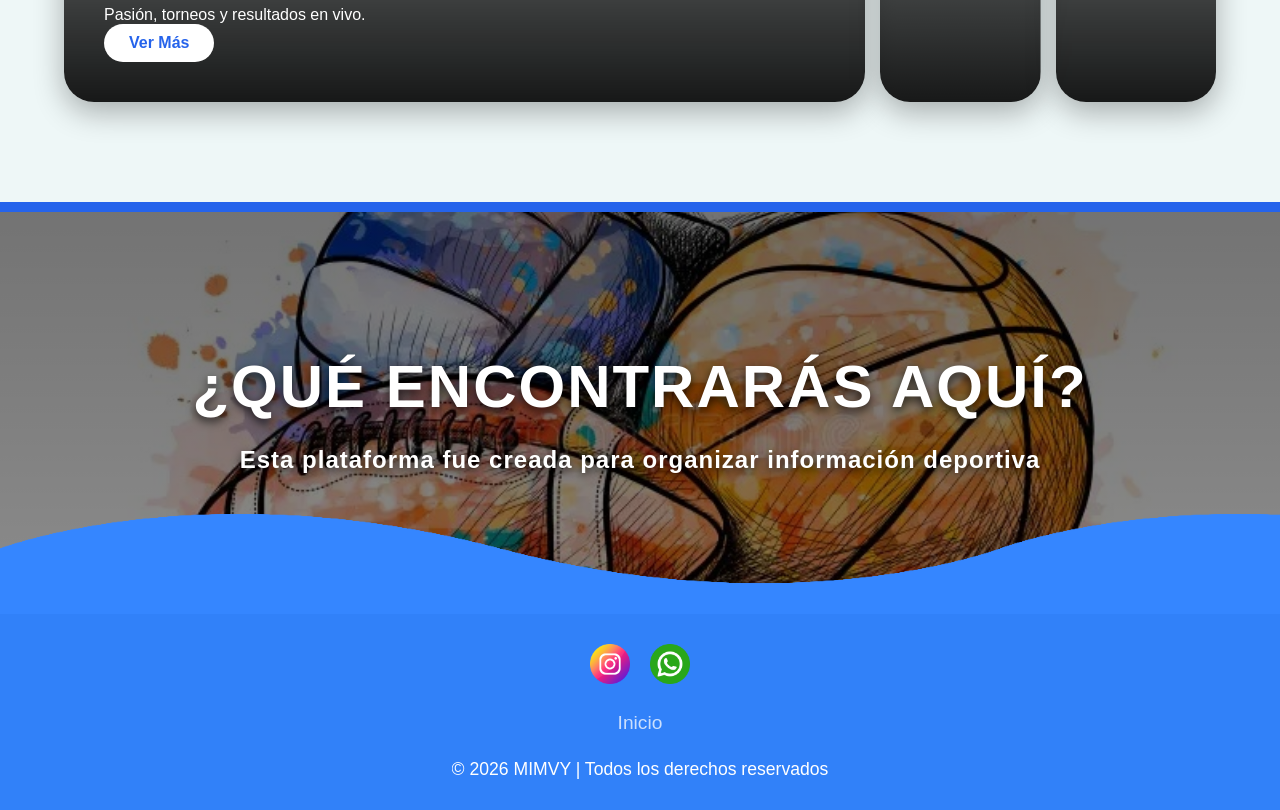
==== commit d9b1b6d9: "puse porteria en futbol" ====
--- a/Deportes/deportes.html
+++ b/Deportes/deportes.html
@@ -3,45 +3,32 @@
 <head>
     <meta charset="UTF-8">
     <meta name="viewport" content="width=device-width, initial-scale=1.0">
+    <title>DEPORTES</title>
     <link href="https://fonts.googleapis.com/css2?family=Bangers&family=Anton&display=swap" rel="stylesheet">
-       <link rel="stylesheet" href="deportes.css">
-    <title>DEPORTES</title>
     <link rel="stylesheet" href="deportes.css">
 </head>
 <body>
-<header class="header">
-    <div class="logo">
-<HEAD
 
-    <!-- Cambia imagenes por Imagenes (con I mayúscula) -->
-    <img src="/Imagenes/buhos.ico" alt="Buho">
-    <h2>DEPORTES</h2>
-
-    </div>
-    <nav class="menu">
-        <a href="/inicio/index.html">Inicio</a>
-        <a href="/informacion/informacion.html">Información</a>
-    </nav>
-
-    <a href="/login/login.html" class="btn-login">Iniciar Sesión</a>
-</header>
+    <header class="header">
+        <div class="logo">
+            <img src="/Imagenes/buhos.ico" alt="Buho">
+            <h2>DEPORTES</h2>
+        </div>
+        <nav class="menu">
+            <a href="/inicio/index.html">Inicio</a>
+            <a href="/informacion/informacion.html">Información</a>
+        </nav>
+        <a href="/login/login.html" class="btn-login">Iniciar Sesión</a>
+    </header>
 
     <section class="hero" id="inicio">
         <div class="hero-contenido">
-<HEAD>
-            <h1>Bienvenido al mundo deportivo</h1>
-            <p>Encuentra información, horarios, resultados y mucho más sobre tus deportes favoritos.</p>
-            <a href="#acordeon" class="btn-explorar">Explorar Ahora</a>{}
-
-         <h1>
-    <span class="vive">VIVE</span><br>
-    <span class="deporte">EL DEPORTE</span>
-</h1>
-<p>
-    TU PASIÓN. TU MUNDO.
-</p>
+            <h1>
+                <span class="vive">VIVE</span>
+                <span class="deporte">EL DEPORTE</span>
+            </h1>
+            <p>TU PASIÓN. TU MUNDO.</p>
             <a href="#acordeon" class="btn-explorar">Explorar Ahora</a>
-
         </div>
     </section>
 
@@ -52,7 +39,7 @@
             <div class="acordeon-contenido">
                 <h3>Fútbol</h3>
                 <p>Pasión, torneos y resultados en vivo.</p>
-                <a href="#" class="btn-ver">Ver Más</a>
+                <a href="/Deportes/futbol/futbol.html" class="btn-ver">Ver Más</a>
             </div>
         </div>
 
@@ -78,33 +65,32 @@
         <p>Esta plataforma fue creada para organizar información deportiva</p>
     </section>
 
-  <footer>
-    <div class="ondas">
-        <div class="onda" id="onda1"></div>
-        <div class="onda" id="onda2"></div>
-        <div class="onda" id="onda3"></div>
-        <div class="onda" id="onda4"></div>
-    </div>
-    <ul class="social-icon">
-        <li>
-            <a href="https://www.instagram.com/mimvy_?igsh=NXpqemkydmVudzBk" target="_blank">
-                <img src="/Imagenes/instagram.png" alt="Instagram">
-            </a>
-        </li>
-
-        <li>
-            <a href="https://wa.me/573015488862" target="_blank">
-                <img src="/Imagenes/whatsapp.png" alt="WhatsApp">
-            </a>
-        </li>
-    </ul>
-    <ul class="menu-footer">
+    <footer>
+        <div class="ondas">
+            <div class="onda" id="onda1"></div>
+            <div class="onda" id="onda2"></div>
+            <div class="onda" id="onda3"></div>
+            <div class="onda" id="onda4"></div>
+        </div>
+        <ul class="social-icon">
+            <li>
+                <a href="https://www.instagram.com/mimvy_?igsh=NXpqemkydmVudzBk" target="_blank">
+                    <img src="/Imagenes/instagram.png" alt="Instagram">
+                </a>
+            </li>
+            <li>
+                <a href="https://wa.me/573015488862" target="_blank">
+                    <img src="/Imagenes/whatsapp.png" alt="WhatsApp">
+                </a>
+            </li>
+        </ul>
+        <ul class="menu-footer">
             <li><a href="#inicio">Inicio</a></li>
-    </ul>
-    <ul>
-        <p>&copy; 2026 MIMVY | Todos los derechos reservados</p>
-    </ul>
-</footer>
+        </ul>
+        <ul>
+            <p>&copy; 2026 MIMVY | Todos los derechos reservados</p>
+        </ul>
+    </footer>
 
     <script>
         const items = document.querySelectorAll('.acordeon-item');
@@ -117,4 +103,4 @@
     </script>
 
 </body>
-</html+</html>
--- a/Deportes/deportes.css
+++ b/Deportes/deportes.css
@@ -146,25 +146,18 @@
 
     animation: aparecer 1s ease;
 }
-.vive{
+
+.vive {
     display: block;
-
     font-family: 'Bangers', cursive;
-
     font-size: 170px;
-
-    color: white;
-
+    color: white;
     letter-spacing: 8px;
-
-    transform: rotate(-3deg);
-
-    text-shadow:
-    0 5px 15px rgba(0,0,0,0.6);
-
-    position: relative;
-    top: 90px;
-}
+    transform: rotate(-3deg); /* Quitamos el top: 90px que lo tiraba hacia abajo */
+    text-shadow: 0 5px 15px rgba(0,0,0,0.6);
+    position: relative;
+}
+
 .deporte{
     display: block;
 
